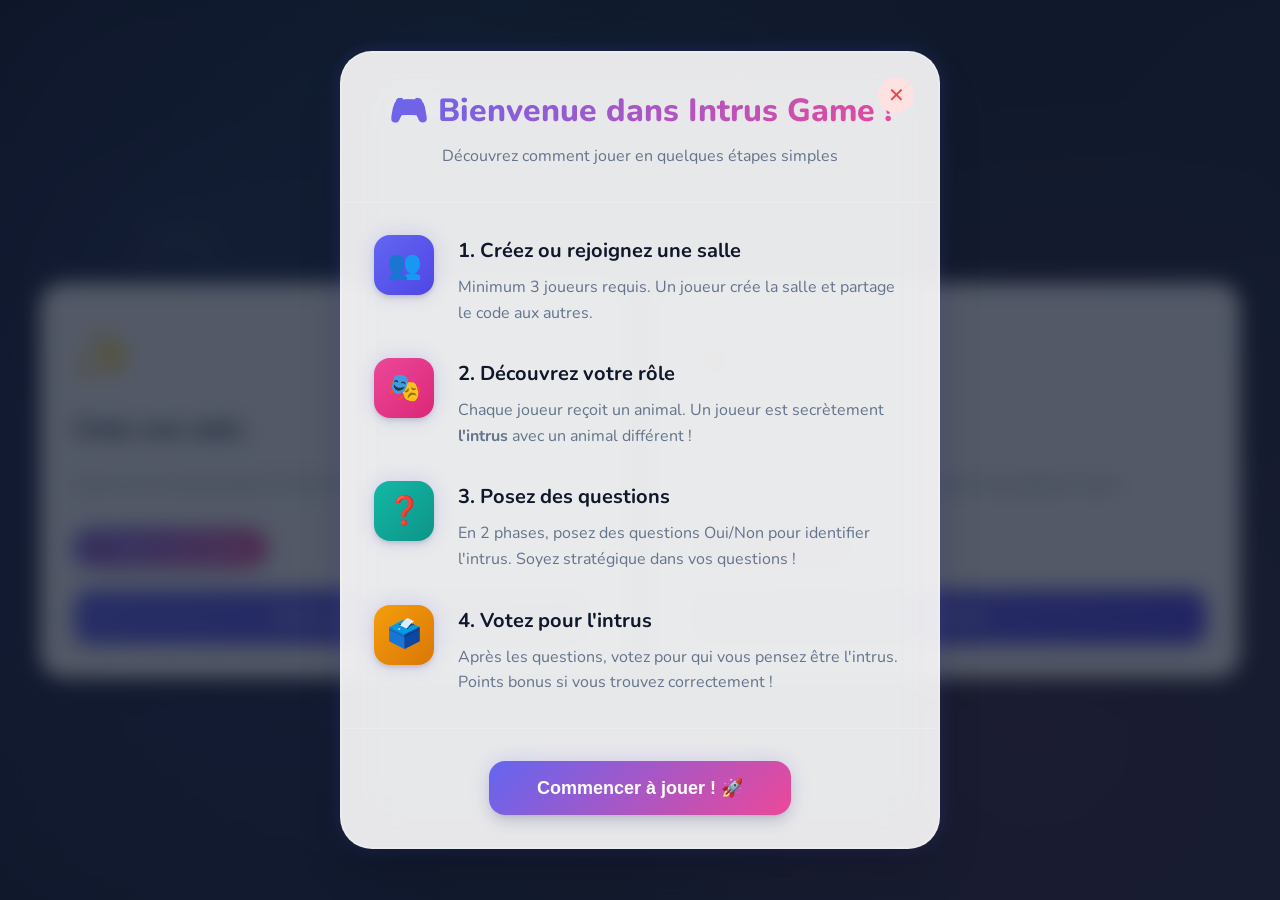
==== game.html @ e26319e2 "Initial commit" ====
<!DOCTYPE html>
<html lang="fr">
<head>
  <meta charset="utf-8" />
  <meta name="viewport" content="width=device-width, initial-scale=1" />
  <title>Intrus Game — Partie</title>
  <link rel="preconnect" href="https://fonts.googleapis.com">
  <link rel="preconnect" href="https://fonts.gstatic.com" crossorigin>
  <link href="https://fonts.googleapis.com/css2?family=Nunito:wght@300;400;600;700;800&display=swap" rel="stylesheet">
  <link rel="stylesheet" href="/src/styles/main.css">
  <link rel="stylesheet" href="/src/styles/components.css">
  <link rel="stylesheet" href="/src/styles/animations.css">
  <link rel="stylesheet" href="/src/styles/tutorial.css">
</head>
<body>
  <div id="app">
    
    <!-- Role Assignment Screen -->
        <div id="role-screen" class="screen active">
            <div class="container">
                <div class="role-card slide-up">
                    <div class="role-icon" id="role-icon">🎭</div>
                    <h2 id="role-title">Découvrez votre rôle</h2>
                    <div class="role-content" id="role-content">
                        <p>Préparation en cours...</p>
                    </div>
                    <button class="primary-btn pop-in" id="role-next-btn" style="animation-delay: 1s">Suivant</button>
                </div>
            </div>
        </div>

        <!-- Phase 1 Questions Screen -->
        <div id="questions-phase1-screen" class="screen">
            <div class="container">
                <div class="phase-header">
                    <div class="banner semi-transparent">
                        <h2 id="phase1-current-turn">Tour 1 : [Joueur A] → [Joueur B]</h2>
                        <div class="progress-bar">
                            <div class="progress-fill" id="phase1-progress"></div>
                        </div>
                    </div>
                </div>
                
                <div class="split-screen">
                    <div class="question-section">
                        <div class="question-input-group">
                            <input type="text" id="question-input" placeholder="Pose ta question..." class="question-input">
                            <button class="primary-btn" id="send-question-btn">Envoyer</button>
                        </div>
                        <div id="questions-thread" class="questions-thread"></div>
                    </div>
                    
                    <div class="answer-section" id="answer-section">
                        <div class="waiting-message">En attente de question...</div>
                    </div>
                </div>
                
                <button class="next-btn" id="phase1-next-btn" style="display: none">Phase suivante</button>
            </div>
        </div>

        <!-- Vote Continue Screen -->
        <div id="vote-continue-screen" class="screen">
            <div class="container">
                <div class="vote-container">
                    <h1 class="vote-title">On passe au vote ?</h1>
                    <p class="vote-subtitle">Votez oui pour passer au vote final et non pour passer à la deuxième phase de questions</p>
                    
                    <div class="vote-buttons">
                        <button class="vote-btn yes-btn pulse" id="vote-yes-btn">
                            <span class="vote-icon">✓</span>
                            Oui
                        </button>
                        <button class="vote-btn no-btn pulse" id="vote-no-btn">
                            <span class="vote-icon">✗</span>
                            Non
                        </button>
                    </div>
                    
                    <div class="vote-counter">
                        <span id="vote-count">0/4</span> votants
                    </div>
                </div>
            </div>
        </div>

        <!-- Phase 2 Delegated Questions Screen -->
        <div id="questions-phase2-screen" class="screen">
            <div class="container">
                <div class="phase-header">
                    <div class="progress-indicator">
                        <span>Tour <span id="phase2-turn">1</span> / <span id="phase2-total">3</span></span>
                    </div>
                    <div class="questioner-tag">
                        <span class="mic-icon">🎤</span>
                        Questionneur : <span id="current-questioner">Joueur A</span>
                    </div>
                </div>
                
                <div class="delegated-question-container">
                    <div class="target-selection">
                        <label>Choisir la cible :</label>
                        <select id="target-select" class="target-dropdown">
                            <option value="">Sélectionner un joueur</option>
                        </select>
                    </div>
                    
                    <div class="question-input-group">
                        <input type="text" id="delegated-question-input" placeholder="Pose ta question..." class="question-input">
                        <button class="primary-btn" id="ask-delegated-btn">Poser</button>
                    </div>
                    
                    <div id="delegated-thread" class="questions-thread"></div>
                </div>
                
                <button class="next-btn" id="phase2-next-btn" style="display: none">Terminer cette phase</button>
            </div>
        </div>

        <!-- Final Vote Screen -->
        <div id="final-vote-screen" class="screen">
            <div class="container">
                <div class="vote-final-container">
                    <h1 class="vote-title">Qui est l'intrus ?</h1>
                    <p class="vote-subtitle">Votez pour le joueur que vous soupçonnez</p>
                    
                    <div class="suspects-list" id="suspects-list">
                        <!-- Suspects will be populated dynamically -->
                    </div>
                    
                    <button class="primary-btn" id="submit-vote-btn">Valider mon vote</button>
                </div>
            </div>
        </div>

        <!-- Intruder Guess Screen -->
        <div id="intruder-guess-screen" class="screen">
            <div class="container">
                <div class="intruder-guess-container">
                    <h1 class="intruder-title">🕵️ Vous êtes l'intrus !</h1>
                    <p class="intruder-subtitle">Devinez l'animal pour gagner 3 points</p>
                    
                    <div class="animals-grid" id="animals-grid">
                        <!-- Animals will be populated dynamically -->
                    </div>
                    
                    <button class="primary-btn" id="submit-guess-btn" disabled>Valider mon choix</button>
                </div>
            </div>
        </div>

        <!-- Results Screen -->
        <div id="results-screen" class="screen">
            <div class="container">
                <div class="results-container">
                    <div class="intruder-reveal flip-card">
                        <h2>Résultats</h2>
                        <div class="intruder-info">
                            <div class="intruder-icon">🐛</div>
                            <p>L'intrus était</p>
                            <h3 id="revealed-intruder">Joueur X</h3>
                        </div>
                    </div>
                    
                    <div class="scores-section">
                        <h3>Scores finaux</h3>
                        <div id="scores-table" class="scores-grid">
                            <!-- Scores will be populated -->
                        </div>
                    </div>
                    
                    <div class="action-buttons">
                        <button class="primary-btn bounce" id="play-again-btn">Continuer à jouer</button>
                        <button class="secondary-btn bounce" id="back-lobby-btn">Retour au lobby</button>
                        <div id="play-again-counter" style="margin-top: 1rem; font-size: 0.9rem; color: var(--text-secondary);"></div>
                    </div>
                </div>
            </div>
        </div>
    </div>
    <script>
        (function () {
            try {
            const ctx = JSON.parse(sessionStorage.getItem('intrus_ctx') || '{}');
            if (ctx.roomId) {
                // on cache le lobby pendant la reconnexion
                const s = document.createElement('style');
                s.textContent = '#lobby-screen{display:none!important}';
                document.head.appendChild(s);
            }
            } catch(e){}
        })();
    </script>

    <script src="https://cdn.socket.io/4.5.4/socket.io.min.js"></script>

<!-- 1) core -->
<script src="/src/js/game-state.js"></script>
<script src="/src/js/utils.js"></script>

<!-- 2) écrans nécessaires (PAS DE lobby.js ici) -->
<script src="/src/js/screens/role-assignment.js"></script>
<script src="/src/js/screens/questions-phase1.js"></script>
<script src="/src/js/screens/vote-continue.js"></script>
<script src="/src/js/screens/questions-phase2.js"></script>
<script src="/src/js/screens/final-vote.js"></script>
<script src="/src/js/screens/intruder-guess.js"></script>
<script src="/src/js/screens/results.js"></script>

<!-- 3) contrôleur global -->
<script src="/src/js/game-main.js"></script>

<!-- 4) enfin le pont temps réel -->
<script src="/src/js/realtime.js"></script>
---- src/styles/main.css ----
/* Main Styles - Modern Design System */
:root {
    /* Modern Color Palette - Vibrant & Professional */
    --primary: #6366F1;
    --primary-dark: #4F46E5;
    --primary-light: #818CF8;
    --primary-glow: rgba(99, 102, 241, 0.2);
    
    --secondary: #EC4899;
    --secondary-dark: #DB2777;
    --secondary-light: #F472B6;
    
    --accent: #14B8A6;
    --accent-dark: #0D9488;
    --accent-light: #2DD4BF;
    
    --bg-gradient-start: #0F172A;
    --bg-gradient-end: #1E293B;
    --bg-overlay: rgba(15, 23, 42, 0.7);
    
    --surface: #FFFFFF;
    --surface-dark: #F8FAFC;
    --surface-glass: rgba(255, 255, 255, 0.9);
    --surface-glass-border: rgba(255, 255, 255, 0.2);
    
    --text-primary: #0F172A;
    --text-secondary: #64748B;
    --text-tertiary: #94A3B8;
    --text-inverse: #FFFFFF;
    
    --success: #10B981;
    --success-light: #D1FAE5;
    --warning: #F59E0B;
    --warning-light: #FEF3C7;
    --error: #EF4444;
    --error-light: #FEE2E2;
    --danger: #EF4444;
    --info: #3B82F6;
    --info-light: #DBEAFE;
    
    /* Spacing System */
    --space-xs: 0.25rem;
    --space-sm: 0.5rem;
    --space-md: 1rem;
    --space-lg: 1.5rem;
    --space-xl: 2rem;
    --space-2xl: 3rem;
    --space-3xl: 4rem;
    
    /* Border Radius */
    --radius-sm: 0.375rem;
    --radius-md: 0.5rem;
    --radius-lg: 0.75rem;
    --radius-xl: 1rem;
    --radius-2xl: 1.5rem;
    --radius-3xl: 2rem;
    --radius-full: 9999px;
    
    /* Shadows - Enhanced */
    --shadow-xs: 0 1px 2px 0 rgba(0, 0, 0, 0.05);
    --shadow-sm: 0 1px 3px 0 rgba(0, 0, 0, 0.1), 0 1px 2px -1px rgba(0, 0, 0, 0.1);
    --shadow-md: 0 4px 6px -1px rgba(0, 0, 0, 0.1), 0 2px 4px -2px rgba(0, 0, 0, 0.1);
    --shadow-lg: 0 10px 15px -3px rgba(0, 0, 0, 0.1), 0 4px 6px -4px rgba(0, 0, 0, 0.1);
    --shadow-xl: 0 20px 25px -5px rgba(0, 0, 0, 0.1), 0 8px 10px -6px rgba(0, 0, 0, 0.1);
    --shadow-2xl: 0 25px 50px -12px rgba(0, 0, 0, 0.25);
    --shadow-glow: 0 0 20px var(--primary-glow);
    --shadow-glow-accent: 0 0 20px rgba(236, 72, 153, 0.3);
    
    /* Transitions */
    --transition-fast: 0.15s cubic-bezier(0.4, 0, 0.2, 1);
    --transition-normal: 0.3s cubic-bezier(0.4, 0, 0.2, 1);
    --transition-slow: 0.5s cubic-bezier(0.4, 0, 0.2, 1);
    --transition-bounce: 0.5s cubic-bezier(0.68, -0.55, 0.265, 1.55);
}

* {
    margin: 0;
    padding: 0;
    box-sizing: border-box;
}

html {
    -webkit-font-smoothing: antialiased;
    -moz-osx-font-smoothing: grayscale;
}

body {
    font-family: 'Nunito', -apple-system, BlinkMacSystemFont, 'Segoe UI', sans-serif;
    background: linear-gradient(135deg, var(--bg-gradient-start) 0%, var(--bg-gradient-end) 100%);
    background-attachment: fixed;
    min-height: 100vh;
    color: var(--text-primary);
    line-height: 1.6;
    overflow-x: hidden;
    position: relative;
}

/* Animated Background Pattern */
body::before {
    content: '';
    position: fixed;
    top: 0;
    left: 0;
    width: 100%;
    height: 100%;
    background: 
        radial-gradient(circle at 20% 50%, var(--primary-glow) 0%, transparent 50%),
        radial-gradient(circle at 80% 80%, rgba(236, 72, 153, 0.15) 0%, transparent 50%),
        radial-gradient(circle at 40% 20%, rgba(20, 184, 166, 0.1) 0%, transparent 50%);
    animation: gradientShift 15s ease infinite;
    pointer-events: none;
    z-index: 0;
}

@keyframes gradientShift {
    0%, 100% { opacity: 1; transform: scale(1); }
    50% { opacity: 0.8; transform: scale(1.1); }
}

#app {
    position: relative;
    min-height: 100vh;
    z-index: 1;
}

.screen {
    position: absolute;
    top: 0;
    left: 0;
    width: 100%;
    min-height: 100vh;
    opacity: 0;
    visibility: hidden;
    transform: translateY(30px) scale(0.95);
    transition: all var(--transition-slow);
    display: flex;
    align-items: center;
    justify-content: center;
    padding: var(--space-lg);
}

.screen.active {
    opacity: 1;
    visibility: visible;
    transform: translateY(0) scale(1);
}

.container {
    width: 100%;
    max-width: 1200px;
    margin: 0 auto;
}

.main-title {
    font-size: clamp(2rem, 5vw, 3rem);
    font-weight: 800;
    text-align: center;
    margin-bottom: var(--space-3xl);
    background: linear-gradient(135deg, var(--primary) 0%, var(--secondary) 100%);
    -webkit-background-clip: text;
    -webkit-text-fill-color: transparent;
    background-clip: text;
    text-shadow: none;
    position: relative;
    line-height: 1.2;
}

.main-title::after {
    content: '';
    position: absolute;
    bottom: -1rem;
    left: 50%;
    transform: translateX(-50%);
    width: 80px;
    height: 4px;
    background: linear-gradient(90deg, var(--primary), var(--secondary));
    border-radius: var(--radius-full);
}

/* Cards - Modern Glass Morphism */
.game-card {
    background: rgba(255, 255, 255, 0.98);
    backdrop-filter: blur(20px);
    -webkit-backdrop-filter: blur(20px);
    border: 2px solid rgba(255, 255, 255, 0.5);
    border-radius: var(--radius-2xl);
    padding: var(--space-xl);
    box-shadow: var(--shadow-xl);
    transition: all var(--transition-normal);
    position: relative;
}

.game-card:hover {
    transform: translateY(-8px);
    box-shadow: var(--shadow-2xl), var(--shadow-glow);
    border-color: var(--primary-light);
    background: rgba(255, 255, 255, 1);
}

.game-card h2 {
    font-size: clamp(1.25rem, 3vw, 1.5rem);
    font-weight: 700;
    margin-bottom: var(--space-lg);
    color: var(--text-primary);
}

.game-card p {
    color: var(--text-secondary);
    font-weight: 500;
}

.game-card h2 {
    font-size: clamp(1.25rem, 3vw, 1.5rem);
    font-weight: 700;
    margin-bottom: var(--space-lg);
    color: var(--text-primary);
    position: relative;
    z-index: 1;
}

.cards-container {
    display: grid;
    grid-template-columns: repeat(auto-fit, minmax(280px, 1fr));
    gap: var(--space-xl);
    margin-bottom: var(--space-3xl);
}

/* Buttons */
.primary-btn {
    background: linear-gradient(135deg, var(--primary) 0%, var(--primary-dark) 100%);
    color: var(--text-inverse);
    border: none;
    border-radius: var(--radius-xl);
    padding: 1rem 2rem;
    font-size: 1rem;
    font-weight: 700;
    font-family: inherit;
    cursor: pointer;
    transition: all var(--transition-normal);
    box-shadow: var(--shadow-md);
    min-width: 120px;
    position: relative;
    overflow: hidden;
    min-height: 48px;
    display: inline-flex;
    align-items: center;
    justify-content: center;
    transform-style: preserve-3d;
}

.primary-btn::before {
    content: '';
    position: absolute;
    top: 50%;
    left: 50%;
    width: 0;
    height: 0;
    border-radius: 50%;
    background: rgba(255, 255, 255, 0.3);
    transform: translate(-50%, -50%);
    transition: width 0.6s, height 0.6s;
}

.primary-btn:hover::before {
    width: 300px;
    height: 300px;
}

.primary-btn:hover {
    transform: translateY(-3px) scale(1.02);
    box-shadow: var(--shadow-xl), var(--shadow-glow);
    background: linear-gradient(135deg, var(--primary-light) 0%, var(--primary) 100%);
}

.primary-btn:active {
    transform: translateY(-1px) scale(0.98);
    box-shadow: var(--shadow-md);
}

.primary-btn:disabled {
    opacity: 0.6;
    cursor: not-allowed;
    transform: none;
    box-shadow: var(--shadow-sm);
}


.secondary-btn {
    background: linear-gradient(135deg, var(--secondary) 0%, var(--secondary-dark) 100%);
    color: var(--text-inverse);
    border: none;
    border-radius: var(--radius-xl);
    padding: 1rem 2rem;
    font-size: 1rem;
    font-weight: 700;
    font-family: inherit;
    cursor: pointer;
    transition: all var(--transition-normal);
    min-width: 120px;
    min-height: 48px;
    display: inline-flex;
    align-items: center;
    justify-content: center;
    position: relative;
    overflow: hidden;
    box-shadow: var(--shadow-md);
}

.secondary-btn::before {
    content: '';
    position: absolute;
    top: 50%;
    left: 50%;
    width: 0;
    height: 0;
    border-radius: 50%;
    background: rgba(255, 255, 255, 0.3);
    transform: translate(-50%, -50%);
    transition: width 0.6s, height 0.6s;
}

.secondary-btn:hover::before {
    width: 300px;
    height: 300px;
}

.secondary-btn:hover {
    transform: translateY(-3px) scale(1.02);
    box-shadow: var(--shadow-xl), var(--shadow-glow-accent);
}

.secondary-btn:active {
    transform: translateY(-1px) scale(0.98);
}

.next-btn {
    background: linear-gradient(135deg, var(--accent) 0%, var(--accent-dark) 100%);
    color: var(--text-inverse);
    border: none;
    border-radius: var(--radius-xl);
    padding: 1rem 3rem;
    font-size: 1.125rem;
    font-weight: 700;
    font-family: inherit;
    cursor: pointer;
    transition: all var(--transition-normal);
    box-shadow: var(--shadow-md);
    margin: var(--space-xl) auto 0;
    display: block;
    min-width: 200px;
    min-height: 54px;
    text-align: center;
}

.next-btn:hover:not(.disabled) {
    transform: translateY(-3px);
    box-shadow: var(--shadow-lg);
}

.next-btn.disabled {
    opacity: 0.5;
    cursor: not-allowed;
    box-shadow: none;
}

/* Inputs */
.room-input, .player-input, .question-input {
    width: 100%;
    padding: 1rem 1.25rem;
    border: 2px solid #E5E7EB;
    border-radius: var(--radius-lg);
    font-size: 1rem;
    font-family: inherit;
    font-weight: 600;
    background: #FFFFFF;
    color: var(--text-primary);
    transition: all var(--transition-normal);
    margin-bottom: var(--space-md);
    min-height: 48px;
}

.room-input:focus, .player-input:focus, .question-input:focus {
    outline: none;
    border-color: var(--primary);
    box-shadow: 0 0 0 4px var(--primary-glow);
    background: #FFFFFF;
}

/* Room ID Display */
.room-id-display {
    display: flex;
    align-items: center;
    gap: var(--space-md);
    margin-bottom: var(--space-lg);
    padding: var(--space-lg);
    background: rgba(255, 255, 255, 0.98);
    backdrop-filter: blur(10px);
    border-radius: var(--radius-xl);
    border: 2px solid var(--primary-light);
    box-shadow: var(--shadow-md);
}

.room-id {
    font-family: 'Courier New', monospace;
    font-weight: 700;
    font-size: 1.25rem;
    color: var(--primary-dark);
    flex: 1;
}

.copy-btn {
    background: var(--orange-soft);
    border: none;
    border-radius: var(--radius-lg);
    padding: 0.5rem;
    cursor: pointer;
    font-size: 1rem;
    transition: all var(--transition-fast);
}

.copy-btn:hover {
    background: var(--orange-hover);
    transform: scale(1.1);
}

/* Player Setup */
.player-setup {
    margin-bottom: 2rem;
}

.input-group {
    display: flex;
    gap: 1rem;
    align-items: end;
}

.input-group .player-input {
    margin-bottom: 0;
    flex: 1;
}

/* Players List */
.players-list h3 {
    font-size: 1.25rem;
    font-weight: 700;
    margin-bottom: 1rem;
    color: var(--gray-dark);
}

.players-grid {
    display: grid;
    grid-template-columns: repeat(auto-fill, minmax(120px, 1fr));
    gap: 1rem;
    margin-bottom: 2rem;
}

.player-card {
    background: var(--white);
    border-radius: var(--radius-xl);
    padding: 1rem;
    text-align: center;
    box-shadow: var(--shadow-soft);
    transition: all var(--transition-fast);
    position: relative;
}

.player-card:hover {
    transform: translateY(-2px);
    box-shadow: var(--shadow-medium);
}

.player-avatar {
    font-size: 2rem;
    margin-bottom: 0.5rem;
    filter: grayscale(0.3);
    transition: filter var(--transition-fast);
}

.player-card:hover .player-avatar {
    filter: grayscale(0);
}

.player-name {
    font-size: 0.875rem;
    font-weight: 600;
    color: var(--gray-dark);
    word-wrap: break-word;
}

.player-count {
    font-size: 0.875rem;
    opacity: 0.7;
}

/* Responsive Design - Mobile-First Approach */
@media (max-width: 768px) {
    .container {
        padding: 0 var(--space-md);
    }
    
    .screen {
        padding: var(--space-md);
    }
    
    .main-title {
        font-size: clamp(1.75rem, 6vw, 2.5rem);
        margin-bottom: var(--space-xl);
    }
    
    .main-title::after {
        width: 60px;
        bottom: -0.75rem;
    }
    
    .cards-container {
        grid-template-columns: 1fr;
        gap: var(--space-lg);
    }
    
    .game-card {
        padding: var(--space-lg);
    }
    
    .players-grid {
        grid-template-columns: repeat(auto-fill, minmax(90px, 1fr));
        gap: var(--space-sm);
    }
    
    .input-group {
        flex-direction: column;
        gap: var(--space-sm);
    }
    
    .input-group .player-input {
        margin-bottom: var(--space-sm);
    }
}

@media (max-width: 480px) {
    .screen {
        padding: var(--space-sm);
    }
    
    .game-card {
        padding: var(--space-md);
        border-radius: var(--radius-xl);
    }
    
    .primary-btn,
    .secondary-btn,
    .danger-btn {
        padding: 0.875rem 1.5rem;
        font-size: 0.95rem;
    }
}

/* Touch-friendly improvements */
@media (hover: none) and (pointer: coarse) {
    .primary-btn,
    .secondary-btn,
    .danger-btn,
    input,
    textarea,
    select {
        min-height: 48px; /* iOS Safari minimum touch target */
    }
    
    .game-card:hover {
        transform: none; /* Disable hover effects on touch devices */
    }
}

/* High-resolution displays */
@media (-webkit-min-device-pixel-ratio: 2), (min-resolution: 192dpi) {
    body {
        -webkit-font-smoothing: antialiased;
        -moz-osx-font-smoothing: grayscale;
    }
}
---- src/styles/components.css ----
/* Component Styles - Modern & Mobile-First */

/* Buttons - Enhanced Design */
.primary-btn,
.secondary-btn,
.danger-btn {
    padding: 1rem 2rem;
    font-size: 1rem;
    font-weight: 700;
    border: none;
    border-radius: var(--radius-xl);
    cursor: pointer;
    transition: all var(--transition-normal);
    box-shadow: var(--shadow-md);
    font-family: inherit;
    text-transform: none;
    letter-spacing: 0.025em;
    position: relative;
    min-height: 48px; /* Touch-friendly */
    display: inline-flex;
    align-items: center;
    justify-content: center;
    gap: var(--space-sm);
    z-index: 1;
}

.primary-btn {
    background: linear-gradient(135deg, var(--primary) 0%, var(--primary-dark) 100%);
    color: #FFFFFF !important;
}

.primary-btn:hover {
    transform: translateY(-2px);
    box-shadow: var(--shadow-lg), var(--shadow-glow);
    background: linear-gradient(135deg, var(--primary-light) 0%, var(--primary) 100%);
    color: #FFFFFF !important;
}

.primary-btn:active {
    transform: translateY(0);
}

.primary-btn:disabled {
    opacity: 0.6;
    cursor: not-allowed;
    transform: none;
}

.secondary-btn {
    background: linear-gradient(135deg, var(--secondary) 0%, var(--secondary-dark) 100%);
    color: #FFFFFF !important;
}

.secondary-btn:hover {
    transform: translateY(-2px);
    box-shadow: var(--shadow-lg), var(--shadow-glow-accent);
    background: linear-gradient(135deg, #F472B6 0%, var(--secondary) 100%);
    color: #FFFFFF !important;
}

.danger-btn {
    background: linear-gradient(135deg, var(--error) 0%, #DC2626 100%);
    color: #FFFFFF !important;
}

.danger-btn:hover {
    transform: translateY(-2px);
    box-shadow: var(--shadow-lg);
    background: linear-gradient(135deg, #F87171 0%, var(--error) 100%);
    color: #FFFFFF !important;
}

/* Input Fields - Modern & Accessible */
input[type="text"],
input[type="number"],
textarea,
select {
    width: 100%;
    padding: 1rem 1.25rem;
    font-size: 1rem;
    border: 2px solid var(--surface-glass-border);
    border-radius: var(--radius-lg);
    background: var(--surface-glass);
    backdrop-filter: blur(10px);
    color: var(--text-primary);
    font-family: inherit;
    transition: all var(--transition-normal);
    min-height: 48px; /* Touch-friendly */
}

input:focus,
textarea:focus,
select:focus {
    outline: none;
    border-color: var(--primary);
    box-shadow: 0 0 0 3px var(--primary-glow);
    background: var(--surface);
}

input::placeholder,
textarea::placeholder {
    color: var(--text-tertiary);
}

/* Role Assignment - Enhanced */
.role-card {
    background: rgba(255, 255, 255, 0.98);
    backdrop-filter: blur(20px);
    -webkit-backdrop-filter: blur(20px);
    border: 2px solid rgba(255, 255, 255, 0.5);
    border-radius: var(--radius-3xl);
    padding: var(--space-3xl) var(--space-xl);
    text-align: center;
    box-shadow: var(--shadow-2xl);
    max-width: 500px;
    margin: 0 auto;
    position: relative;
    overflow: hidden;
}

.role-card::before {
    content: '';
    position: absolute;
    top: 0;
    left: 0;
    right: 0;
    height: 4px;
    background: linear-gradient(90deg, var(--primary), var(--secondary), var(--accent));
    animation: shimmer 3s ease-in-out infinite;
}

@keyframes shimmer {
    0%, 100% { transform: translateX(-100%); }
    50% { transform: translateX(100%); }
}

.role-icon {
    font-size: clamp(3rem, 10vw, 5rem);
    margin-bottom: var(--space-lg);
    animation: float 3s ease-in-out infinite;
}

@keyframes float {
    0%, 100% { transform: translateY(0); }
    50% { transform: translateY(-10px); }
}

.role-card h2 {
    font-size: clamp(1.5rem, 4vw, 2rem);
    font-weight: 800;
    margin-bottom: var(--space-lg);
    background: linear-gradient(135deg, var(--primary) 0%, var(--secondary) 100%);
    -webkit-background-clip: text;
    -webkit-text-fill-color: transparent;
    background-clip: text;
}

.role-content {
    margin-bottom: var(--space-xl);
}

.role-content p {
    font-size: clamp(1rem, 2.5vw, 1.125rem);
    margin-bottom: var(--space-md);
    line-height: 1.7;
    color: var(--text-primary);
    font-weight: 600;
}

.animal-reveal {
    font-size: clamp(1.25rem, 3vw, 1.5rem);
    font-weight: 700;
    color: var(--primary-dark);
    margin: var(--space-lg) 0;
    padding: var(--space-lg);
    background: #FFFFFF;
    border-radius: var(--radius-xl);
    border: 3px solid var(--primary-light);
    box-shadow: var(--shadow-md);
}

.intruder-role {
    color: #EF4444;
    background: #FFFFFF;
    border-color: #EF4444;
}

.normal-role {
    color: #10B981;
    background: #FFFFFF;
    border-color: #10B981;
}

/* Questions Phase 1 & 2 - Mobile-Optimized */
.phase-header {
    margin-bottom: var(--space-xl);
}

.banner {
    background: rgba(255, 255, 255, 0.98);
    backdrop-filter: blur(20px);
    -webkit-backdrop-filter: blur(20px);
    padding: var(--space-lg) var(--space-xl);
    border-radius: var(--radius-2xl);
    text-align: center;
    box-shadow: var(--shadow-xl);
    border: 2px solid rgba(255, 255, 255, 0.5);
}

.semi-transparent {
    background: rgba(255, 255, 255, 0.98);
}

.banner h2 {
    font-size: clamp(1.125rem, 3vw, 1.5rem);
    font-weight: 700;
    color: var(--text-primary);
    margin-bottom: var(--space-sm);
    line-height: 1.3;
}

.progress-bar {
    height: 10px;
    background: #E5E7EB;
    border-radius: var(--radius-full);
    overflow: hidden;
    margin-top: var(--space-md);
    box-shadow: inset 0 2px 4px rgba(0, 0, 0, 0.1);
}

.progress-fill {
    height: 100%;
    background: linear-gradient(90deg, var(--primary), var(--accent));
    transition: width var(--transition-normal);
    border-radius: var(--radius-full);
    box-shadow: 0 0 15px var(--primary-glow);
}

.split-screen {
    display: grid;
    grid-template-columns: 1fr 1fr;
    gap: var(--space-xl);
    min-height: 400px;
}

.question-section, .answer-section {
    background: rgba(255, 255, 255, 0.98);
    backdrop-filter: blur(20px);
    -webkit-backdrop-filter: blur(20px);
    border: 2px solid rgba(255, 255, 255, 0.4);
    border-radius: var(--radius-2xl);
    padding: var(--space-lg);
    box-shadow: var(--shadow-2xl);
}

.question-input-group {
    display: flex;
    gap: var(--space-md);
    margin-bottom: var(--space-lg);
}

.question-input-group .question-input {
    margin-bottom: 0;
    flex: 1;
    background: #FFFFFF;
    border: 2px solid #E5E7EB;
    color: var(--text-primary);
    font-weight: 500;
}

.question-input-group .question-input:focus {
    border-color: var(--primary);
    background: #FFFFFF;
}

.questions-thread, .answer-display {
    max-height: 350px;
    overflow-y: auto;
    padding: var(--space-sm);
    scroll-behavior: smooth;
}

/* Custom Scrollbar */
.questions-thread::-webkit-scrollbar,
.answer-display::-webkit-scrollbar {
    width: 8px;
}

.questions-thread::-webkit-scrollbar-track,
.answer-display::-webkit-scrollbar-track {
    background: rgba(0, 0, 0, 0.05);
    border-radius: var(--radius-full);
}

.questions-thread::-webkit-scrollbar-thumb,
.answer-display::-webkit-scrollbar-thumb {
    background: var(--primary);
    border-radius: var(--radius-full);
}

.questions-thread::-webkit-scrollbar-thumb:hover,
.answer-display::-webkit-scrollbar-thumb:hover {
    background: var(--primary-dark);
}

.question-bubble, .answer-bubble {
    margin-bottom: var(--space-md);
    padding: var(--space-md) var(--space-lg);
    border-radius: var(--radius-xl);
    position: relative;
    box-shadow: var(--shadow-md);
    animation: slideInMessage 0.3s ease-out;
}

@keyframes slideInMessage {
    from {
        opacity: 0;
        transform: translateY(10px);
    }
    to {
        opacity: 1;
        transform: translateY(0);
    }
}

.question-bubble {
    background: #FFFFFF;
    border-left: 4px solid var(--primary);
    border: 2px solid var(--primary-light);
    border-left-width: 4px;
}

.answer-bubble {
    background: #FFFFFF;
    border-left: 4px solid var(--success);
    border: 2px solid #86EFAC;
    border-left-width: 4px;
    margin-left: var(--space-md);
}

.bubble-author {
    font-size: 0.75rem;
    font-weight: 700;
    color: var(--primary-dark);
    margin-bottom: var(--space-xs);
    text-transform: uppercase;
    letter-spacing: 0.5px;
}

.bubble-content {
    font-size: 1rem;
    color: var(--text-primary);
    font-weight: 600;
    line-height: 1.5;
}

.answer-section .waiting-message {
    text-align: center;
    color: var(--text-primary);
    font-style: italic;
    margin-top: var(--space-xl);
    font-size: 1rem;
    font-weight: 600;
    background: rgba(255, 255, 255, 0.8);
    padding: var(--space-md);
    border-radius: var(--radius-lg);
}

.answer-buttons {
    display: flex;
    gap: var(--space-md);
    justify-content: center;
    margin-top: var(--space-lg);
}

.answer-btn {
    background: linear-gradient(135deg, #10B981 0%, #059669 100%);
    border: none;
    border-radius: var(--radius-xl);
    padding: var(--space-md) var(--space-xl);
    color: #FFFFFF;
    font-weight: 700;
    font-size: 1.125rem;
    cursor: pointer;
    transition: all var(--transition-normal);
    box-shadow: var(--shadow-lg);
    min-height: 54px;
    min-width: 120px;
}

.answer-btn:hover {
    transform: translateY(-3px);
    box-shadow: var(--shadow-xl);
}

.answer-btn.no {
    background: linear-gradient(135deg, #EF4444 0%, #DC2626 100%);
}

/* Phase 2 - Delegated Questions */
#vote-continue-screen {
    background: transparent;
}

.vote-container {
    text-align: center;
    max-width: 600px;
    margin: 0 auto;
    background: rgba(255, 255, 255, 0.98);
    padding: var(--space-3xl);
    border-radius: var(--radius-3xl);
    box-shadow: var(--shadow-2xl);
    border: 2px solid rgba(255, 255, 255, 0.5);
}

.vote-title {
    font-size: clamp(2rem, 5vw, 2.5rem);
    font-weight: 800;
    background: linear-gradient(135deg, var(--primary) 0%, var(--secondary) 100%);
    -webkit-background-clip: text;
    -webkit-text-fill-color: transparent;
    background-clip: text;
    margin-bottom: var(--space-md);
}

.vote-subtitle {
    font-size: clamp(1rem, 3vw, 1.25rem);
    color: var(--text-primary);
    font-weight: 600;
    margin-bottom: var(--space-3xl);
}

.vote-buttons {
    display: flex;
    gap: var(--space-xl);
    justify-content: center;
    margin-bottom: var(--space-xl);
}

.vote-btn {
    background: #FFFFFF;
    border: 3px solid #E5E7EB;
    border-radius: var(--radius-2xl);
    padding: var(--space-xl) var(--space-2xl);
    font-size: 1.5rem;
    font-weight: 700;
    font-family: inherit;
    cursor: pointer;
    transition: all var(--transition-normal);
    box-shadow: var(--shadow-lg);
    min-width: 180px;
    min-height: 140px;
    display: flex;
    flex-direction: column;
    align-items: center;
    justify-content: center;
    gap: var(--space-md);
}

.vote-btn:hover {
    transform: translateY(-6px);
    box-shadow: var(--shadow-2xl);
}

.yes-btn {
    color: #10B981;
}

.yes-btn:hover {
    border-color: #10B981;
    background: #D1FAE5;
}

.no-btn {
    color: #EF4444;
}

.no-btn:hover {
    border-color: #EF4444;
    background: #FEE2E2;
}

.vote-icon {
    font-size: 3rem;
}

.vote-counter {
    font-size: 1.25rem;
    font-weight: 700;
    color: var(--text-primary);
    background: #FFFFFF;
    padding: var(--space-md) var(--space-xl);
    border-radius: var(--radius-xl);
    display: inline-block;
    box-shadow: var(--shadow-md);
    border: 2px solid var(--primary-light);
}

/* Phase 2 Delegated Questions */
.progress-indicator {
    background: rgba(255, 255, 255, 0.98);
    padding: var(--space-md) var(--space-xl);
    border-radius: var(--radius-xl);
    font-size: 1.125rem;
    font-weight: 700;
    color: var(--text-primary);
    box-shadow: var(--shadow-md);
    text-align: center;
    margin-bottom: var(--space-md);
    border: 2px solid rgba(255, 255, 255, 0.5);
}

.questioner-tag {
    background: rgba(255, 255, 255, 0.98);
    padding: var(--space-lg) var(--space-xl);
    border-radius: var(--radius-xl);
    font-size: 1.125rem;
    font-weight: 700;
    color: var(--primary-dark);
    display: flex;
    align-items: center;
    gap: var(--space-sm);
    justify-content: center;
    box-shadow: var(--shadow-lg);
    border: 2px solid var(--primary-light);
}

.mic-icon {
    font-size: 1.5rem;
}

.delegated-question-container {
    background: rgba(255, 255, 255, 0.98);
    border-radius: var(--radius-2xl);
    padding: var(--space-xl);
    box-shadow: var(--shadow-xl);
    margin: var(--space-xl) 0;
    border: 2px solid rgba(255, 255, 255, 0.5);
}

.target-selection {
    margin-bottom: var(--space-lg);
}

.target-selection label {
    display: block;
    font-weight: 700;
    color: var(--text-primary);
    margin-bottom: var(--space-sm);
    font-size: 1rem;
}

.target-dropdown {
    width: 100%;
    padding: var(--space-md) var(--space-lg);
    border: 2px solid #E5E7EB;
    border-radius: var(--radius-lg);
    font-size: 1rem;
    font-family: inherit;
    font-weight: 600;
    background: #FFFFFF;
    color: var(--text-primary);
    cursor: pointer;
    transition: all var(--transition-normal);
    min-height: 48px;
}

.target-dropdown:focus {
    outline: none;
    border-color: var(--primary);
    box-shadow: 0 0 0 3px var(--primary-glow);
}

/* Final Vote Screen */
.vote-final-container {
    max-width: 900px;
    margin: 0 auto;
    text-align: center;
    background: rgba(255, 255, 255, 0.98);
    padding: var(--space-3xl);
    border-radius: var(--radius-3xl);
    box-shadow: var(--shadow-2xl);
    border: 2px solid rgba(255, 255, 255, 0.5);
}

.suspects-list {
    display: grid;
    grid-template-columns: repeat(auto-fit, minmax(220px, 1fr));
    gap: var(--space-lg);
    margin: var(--space-xl) 0;
}

.suspect-option {
    background: #FFFFFF;
    border: 3px solid #E5E7EB;
    border-radius: var(--radius-2xl);
    padding: var(--space-xl);
    cursor: pointer;
    transition: all var(--transition-normal);
    display: flex;
    flex-direction: column;
    align-items: center;
    gap: var(--space-md);
    min-height: 150px;
    justify-content: center;
}

.suspect-option:hover {
    border-color: var(--primary);
    transform: translateY(-4px);
    box-shadow: var(--shadow-xl);
    background: #F9FAFB;
}

.suspect-option.selected {
    border-color: var(--primary);
    background: linear-gradient(135deg, #EEF2FF 0%, #E0E7FF 100%);
    box-shadow: var(--shadow-lg), 0 0 0 2px var(--primary-light);
}

.suspect-avatar {
    font-size: 3rem;
}

.suspect-name {
    font-size: 1.25rem;
    font-weight: 700;
    color: var(--text-primary);
}

.suspect-radio {
    display: none;
}

/* Results Screen */
.results-container {
    max-width: 900px;
    margin: 0 auto;
    text-align: center;
    background: rgba(255, 255, 255, 0.98);
    padding: var(--space-3xl);
    border-radius: var(--radius-3xl);
    box-shadow: var(--shadow-2xl);
    border: 2px solid rgba(255, 255, 255, 0.5);
}

.intruder-reveal {
    background: #FFFFFF;
    border-radius: var(--radius-2xl);
    padding: var(--space-3xl) var(--space-xl);
    margin-bottom: var(--space-3xl);
    box-shadow: var(--shadow-xl);
    border: 2px solid var(--primary-light);
}

.flip-card {
    perspective: 1000px;
}

.intruder-reveal h2 {
    font-size: clamp(1.75rem, 4vw, 2rem);
    font-weight: 800;
    background: linear-gradient(135deg, var(--primary) 0%, var(--secondary) 100%);
    -webkit-background-clip: text;
    -webkit-text-fill-color: transparent;
    background-clip: text;
    margin-bottom: var(--space-xl);
}

.intruder-info {
    display: flex;
    flex-direction: column;
    align-items: center;
    gap: var(--space-md);
}

.intruder-icon {
    font-size: 5rem;
}

.intruder-info p {
    font-size: 1.125rem;
    color: var(--text-primary);
    font-weight: 600;
}

.intruder-info h3 {
    font-size: clamp(1.5rem, 4vw, 2rem);
    font-weight: 700;
    color: #EF4444;
}

.scores-section h3 {
    font-size: clamp(1.25rem, 3vw, 1.5rem);
    font-weight: 700;
    margin-bottom: var(--space-lg);
    color: var(--text-primary);
}

.scores-grid {
    display: grid;
    grid-template-columns: repeat(auto-fit, minmax(220px, 1fr));
    gap: var(--space-lg);
    margin-bottom: var(--space-3xl);
}

.score-card {
    background: #FFFFFF;
    border-radius: var(--radius-xl);
    padding: var(--space-xl);
    box-shadow: var(--shadow-lg);
    transition: all var(--transition-normal);
    border: 2px solid #E5E7EB;
}

.score-card:hover {
    transform: translateY(-4px);
    box-shadow: var(--shadow-2xl);
    border-color: var(--primary-light);
}

.score-avatar {
    font-size: 2.5rem;
    margin-bottom: var(--space-sm);
}

.score-name {
    font-size: 1.125rem;
    font-weight: 700;
    color: var(--text-primary);
    margin-bottom: var(--space-sm);
}

.score-points {
    font-size: 1.5rem;
    font-weight: 800;
    background: linear-gradient(135deg, var(--primary) 0%, var(--secondary) 100%);
    -webkit-background-clip: text;
    -webkit-text-fill-color: transparent;
    background-clip: text;
}

.action-buttons {
    display: flex;
    gap: var(--space-lg);
    justify-content: center;
    flex-wrap: wrap;
}

/* Responsive adjustments - Mobile-First */
@media (max-width: 768px) {
    .split-screen {
        grid-template-columns: 1fr;
        gap: var(--space-md);
        min-height: auto;
    }
    
    .question-section,
    .answer-section {
        padding: var(--space-md);
    }
    
    .questions-thread,
    .answer-display {
        max-height: 250px;
    }
    
    .vote-buttons {
        flex-direction: column;
        align-items: stretch;
        gap: var(--space-md);
    }
    
    .vote-btn {
        min-width: 100%;
        padding: var(--space-lg);
        font-size: 1rem;
    }
    
    .vote-title {
        font-size: clamp(1.5rem, 5vw, 2rem);
    }
    
    .suspects-list {
        grid-template-columns: 1fr;
        gap: var(--space-sm);
    }
    
    .scores-grid {
        grid-template-columns: repeat(auto-fit, minmax(140px, 1fr));
        gap: var(--space-md);
    }
    
    .action-buttons {
        flex-direction: column;
        gap: var(--space-md);
    }
    
    .action-buttons .primary-btn,
    .action-buttons .secondary-btn {
        width: 100%;
    }
    
    .role-card {
        padding: var(--space-xl) var(--space-lg);
    }
    
    .banner {
        padding: var(--space-md) var(--space-lg);
    }
}

@media (max-width: 480px) {
    .question-input-group {
        flex-direction: column;
    }
    
    .question-input-group .question-input {
        margin-bottom: var(--space-sm);
    }
    
    .vote-btn {
        padding: var(--space-md);
    }
    
    .scores-grid {
        grid-template-columns: 1fr;
    }
    
    .phase-header {
        margin-bottom: var(--space-md);
    }
}

/* Modern Notifications - Toast Style */
.notification {
    position: fixed;
    top: 20px;
    left: 50%;
    transform: translateX(-50%) translateY(-100px);
    min-width: 320px;
    max-width: 500px;
    padding: 1.25rem 2rem;
    border-radius: var(--radius-2xl);
    box-shadow: 0 15px 50px rgba(0, 0, 0, 0.3), 
                0 5px 20px rgba(0, 0, 0, 0.2);
    z-index: 10000;
    animation: slideDown 0.5s cubic-bezier(0.34, 1.56, 0.64, 1) forwards;
    display: flex;
    align-items: center;
    justify-content: center;
    gap: 1rem;
    backdrop-filter: blur(20px);
    -webkit-backdrop-filter: blur(20px);
    font-weight: 700;
    border: 2px solid transparent;
    text-align: center;
}

@keyframes slideDown {
    from {
        transform: translateX(-50%) translateY(-100px);
        opacity: 0;
    }
    to {
        transform: translateX(-50%) translateY(0);
        opacity: 1;
    }
}

@keyframes slideUp {
    from {
        transform: translateX(-50%) translateY(0);
        opacity: 1;
    }
    to {
        transform: translateX(-50%) translateY(-100px);
        opacity: 0;
    }
}

.notification.success {
    background: linear-gradient(135deg, #10B981 0%, #059669 100%);
    border-color: #ECFDF5;
    color: #FFFFFF;
    box-shadow: 0 15px 50px rgba(16, 185, 129, 0.4), 
                0 5px 20px rgba(16, 185, 129, 0.3);
}

.notification.error {
    background: linear-gradient(135deg, #EF4444 0%, #DC2626 100%);
    border-color: #FEE2E2;
    color: #FFFFFF;
    box-shadow: 0 15px 50px rgba(239, 68, 68, 0.4), 
                0 5px 20px rgba(239, 68, 68, 0.3);
}

.notification.warning {
    background: linear-gradient(135deg, #F59E0B 0%, #D97706 100%);
    border-color: #FEF3C7;
    color: #FFFFFF;
    box-shadow: 0 15px 50px rgba(245, 158, 11, 0.4), 
                0 5px 20px rgba(245, 158, 11, 0.3);
}

.notification.info {
    background: linear-gradient(135deg, #3B82F6 0%, #2563EB 100%);
    border-color: #DBEAFE;
    color: #FFFFFF;
    box-shadow: 0 15px 50px rgba(59, 130, 246, 0.4), 
                0 5px 20px rgba(59, 130, 246, 0.3);
}

.notification-icon {
    font-size: 1.75rem;
    flex-shrink: 0;
    filter: drop-shadow(0 2px 4px rgba(0, 0, 0, 0.2));
}

.notification-content {
    flex: 1;
    font-size: 1.125rem;
    line-height: 1.5;
    font-weight: 700;
    color: #FFFFFF;
    text-shadow: 0 1px 2px rgba(0, 0, 0, 0.2);
}

@media (max-width: 480px) {
    .notification {
        top: 15px;
        left: 15px;
        right: 15px;
        transform: translateX(0) translateY(-100px);
        max-width: none;
        min-width: auto;
        padding: 1rem 1.5rem;
    }
    
    @keyframes slideDown {
        from {
            transform: translateY(-100px);
            opacity: 0;
        }
        to {
            transform: translateY(0);
            opacity: 1;
        }
    }
    
    @keyframes slideUp {
        from {
            transform: translateY(0);
            opacity: 1;
        }
        to {
            transform: translateY(-100px);
            opacity: 0;
        }
    }
}
---- src/styles/animations.css ----
/* Animation Styles */

/* Keyframe Animations */
@keyframes fadeIn {
    from {
        opacity: 0;
        transform: translateY(20px);
    }
    to {
        opacity: 1;
        transform: translateY(0);
    }
}

@keyframes slideUp {
    from {
        opacity: 0;
        transform: translateY(40px);
    }
    to {
        opacity: 1;
        transform: translateY(0);
    }
}

@keyframes popIn {
    0% {
        opacity: 0;
        transform: scale(0.8);
    }
    50% {
        transform: scale(1.1);
    }
    100% {
        opacity: 1;
        transform: scale(1);
    }
}

@keyframes bounce {
    0%, 20%, 50%, 80%, 100% {
        transform: translateY(0);
    }
    40% {
        transform: translateY(-10px);
    }
    60% {
        transform: translateY(-5px);
    }
}

@keyframes pulse {
    0% {
        transform: scale(1);
        box-shadow: 0 0 0 0 rgba(251, 146, 60, 0.4);
    }
    50% {
        transform: scale(1.02);
        box-shadow: 0 0 0 10px rgba(251, 146, 60, 0);
    }
    100% {
        transform: scale(1);
        box-shadow: 0 0 0 0 rgba(251, 146, 60, 0);
    }
}

@keyframes flipCard {
    0% {
        transform: rotateY(0deg);
    }
    50% {
        transform: rotateY(90deg);
    }
    100% {
        transform: rotateY(0deg);
    }
}

@keyframes slideInFromRight {
    from {
        opacity: 0;
        transform: translateX(30px);
    }
    to {
        opacity: 1;
        transform: translateX(0);
    }
}

@keyframes slideInFromLeft {
    from {
        opacity: 0;
        transform: translateX(-30px);
    }
    to {
        opacity: 1;
        transform: translateX(0);
    }
}

@keyframes wiggle {
    0%, 7% {
        transform: rotateZ(0);
    }
    15% {
        transform: rotateZ(-15deg);
    }
    20% {
        transform: rotateZ(10deg);
    }
    25% {
        transform: rotateZ(-10deg);
    }
    30% {
        transform: rotateZ(6deg);
    }
    35% {
        transform: rotateZ(-4deg);
    }
    40%, 100% {
        transform: rotateZ(0);
    }
}

@keyframes glow {
    0% {
        box-shadow: 0 0 5px rgba(251, 146, 60, 0.3);
    }
    50% {
        box-shadow: 0 0 20px rgba(251, 146, 60, 0.6), 0 0 30px rgba(251, 146, 60, 0.4);
    }
    100% {
        box-shadow: 0 0 5px rgba(251, 146, 60, 0.3);
    }
}

/* Animation Classes */
.fade-in {
    animation: fadeIn 0.6s ease-out forwards;
}

.slide-up {
    animation: slideUp 0.5s ease-out forwards;
}

.pop-in {
    animation: popIn 0.4s ease-out forwards;
}

.bounce {
    animation: bounce 0.6s ease-out;
}

.bounce:hover {
    animation: bounce 0.6s ease-out infinite;
}

.pulse {
    animation: pulse 2s ease-in-out infinite;
}

.flip-card.revealed {
    animation: flipCard 0.8s ease-in-out;
}

.slide-in-right {
    animation: slideInFromRight 0.4s ease-out;
}

.slide-in-left {
    animation: slideInFromLeft 0.4s ease-out;
}

.wiggle {
    animation: wiggle 0.8s ease-in-out;
}

.glow {
    animation: glow 2s ease-in-out infinite;
}

/* Hover Animations */
.hover-pop:hover {
    transform: scale(1.05);
    transition: transform var(--transition-fast);
}

.hover-lift:hover {
    transform: translateY(-3px);
    transition: transform var(--transition-fast);
}

.hover-rotate:hover {
    transform: rotate(5deg);
    transition: transform var(--transition-fast);
}

/* Staggered Animations */
.stagger-1 {
    animation-delay: 0.1s;
}

.stagger-2 {
    animation-delay: 0.2s;
}

.stagger-3 {
    animation-delay: 0.3s;
}

.stagger-4 {
    animation-delay: 0.4s;
}

.stagger-5 {
    animation-delay: 0.5s;
}

/* Loading States */
.loading {
    position: relative;
    overflow: hidden;
}

.loading::after {
    content: '';
    position: absolute;
    top: 0;
    left: -100%;
    width: 100%;
    height: 100%;
    background: linear-gradient(90deg, transparent, rgba(255, 255, 255, 0.4), transparent);
    animation: shimmer 1.5s infinite;
}

@keyframes shimmer {
    0% {
        left: -100%;
    }
    100% {
        left: 100%;
    }
}

/* Transition States */
.transition-fade {
    transition: opacity var(--transition-normal);
}

.transition-slide {
    transition: transform var(--transition-normal);
}

.transition-scale {
    transition: transform var(--transition-fast);
}

.transition-all {
    transition: all var(--transition-normal);
}

/* Screen Transitions */
.screen-enter {
    opacity: 0;
    transform: translateX(100px);
}

.screen-enter-active {
    opacity: 1;
    transform: translateX(0);
    transition: all var(--transition-slow);
}

.screen-exit {
    opacity: 1;
    transform: translateX(0);
}

.screen-exit-active {
    opacity: 0;
    transform: translateX(-100px);
    transition: all var(--transition-slow);
}

/* Special Effects */
.confetti-burst {
    position: relative;
}

.confetti-burst::before {
    content: '🎉';
    position: absolute;
    top: -20px;
    left: 50%;
    transform: translateX(-50%);
    font-size: 2rem;
    animation: confetti 1s ease-out;
}

@keyframes confetti {
    0% {
        opacity: 0;
        transform: translateX(-50%) translateY(0) scale(0);
    }
    50% {
        opacity: 1;
        transform: translateX(-50%) translateY(-30px) scale(1.2);
    }
    100% {
        opacity: 0;
        transform: translateX(-50%) translateY(-60px) scale(0.8);
    }
}

.success-flash {
    animation: successFlash 0.6s ease-in-out;
}

@keyframes successFlash {
    0% {
        background-color: var(--green-pastel);
    }
    50% {
        background-color: var(--success);
    }
    100% {
        background-color: var(--green-pastel);
    }
}

.error-shake {
    animation: errorShake 0.5s ease-in-out;
}

@keyframes errorShake {
    0%, 100% {
        transform: translateX(0);
    }
    25% {
        transform: translateX(-10px);
    }
    75% {
        transform: translateX(10px);
    }
}

/* Micro-interactions */
.micro-bounce:active {
    animation: microBounce 0.15s ease-out;
}

@keyframes microBounce {
    0% {
        transform: scale(1);
    }
    50% {
        transform: scale(0.95);
    }
    100% {
        transform: scale(1);
    }
}

.micro-rotate:hover {
    animation: microRotate 0.3s ease-in-out;
}

@keyframes microRotate {
    0% {
        transform: rotate(0deg);
    }
    25% {
        transform: rotate(-5deg);
    }
    75% {
        transform: rotate(5deg);
    }
    100% {
        transform: rotate(0deg);
    }
}

/* Responsive Animation Controls */
@media (prefers-reduced-motion: reduce) {
    *,
    *::before,
    *::after {
        animation-duration: 0.01ms !important;
        animation-iteration-count: 1 !important;
        transition-duration: 0.01ms !important;
    }
}

@media (max-width: 768px) {
    .fade-in {
        animation-duration: 0.4s;
    }
    
    .slide-up {
        animation-duration: 0.3s;
    }
    
    .pop-in {
        animation-duration: 0.3s;
    }
}
---- src/styles/tutorial.css ----
/* Tutorial/Welcome Guide - Modern & Mobile-Optimized */

.tutorial-overlay {
    position: fixed;
    top: 0;
    left: 0;
    width: 100%;
    height: 100%;
    background: var(--bg-overlay);
    backdrop-filter: blur(10px);
    -webkit-backdrop-filter: blur(10px);
    z-index: 9999;
    display: flex;
    align-items: center;
    justify-content: center;
    padding: var(--space-lg);
    opacity: 0;
    visibility: hidden;
    transition: all var(--transition-slow);
}

.tutorial-overlay.active {
    opacity: 1;
    visibility: visible;
}

.tutorial-modal {
    background: var(--surface-glass);
    backdrop-filter: blur(30px);
    -webkit-backdrop-filter: blur(30px);
    border: 2px solid var(--surface-glass-border);
    border-radius: var(--radius-3xl);
    max-width: 600px;
    width: 100%;
    max-height: 90vh;
    overflow-y: auto;
    box-shadow: var(--shadow-2xl), var(--shadow-glow);
    transform: scale(0.9);
    transition: transform var(--transition-bounce);
    position: relative;
}

.tutorial-overlay.active .tutorial-modal {
    transform: scale(1);
}

.tutorial-header {
    padding: var(--space-xl);
    text-align: center;
    border-bottom: 1px solid var(--surface-glass-border);
    position: relative;
}

.tutorial-header h2 {
    font-size: clamp(1.5rem, 4vw, 2rem);
    font-weight: 800;
    background: linear-gradient(135deg, var(--primary) 0%, var(--secondary) 100%);
    -webkit-background-clip: text;
    -webkit-text-fill-color: transparent;
    background-clip: text;
    margin-bottom: var(--space-sm);
}

.tutorial-header p {
    color: var(--text-secondary);
    font-size: clamp(0.9rem, 2vw, 1rem);
}

.tutorial-close {
    position: absolute;
    top: var(--space-lg);
    right: var(--space-lg);
    width: 36px;
    height: 36px;
    border-radius: var(--radius-full);
    background: var(--error-light);
    border: none;
    cursor: pointer;
    display: flex;
    align-items: center;
    justify-content: center;
    font-size: 1.25rem;
    color: var(--error);
    transition: all var(--transition-normal);
}

.tutorial-close:hover {
    background: var(--error);
    color: var(--text-inverse);
    transform: rotate(90deg);
}

.tutorial-content {
    padding: var(--space-xl);
}

.tutorial-step {
    display: flex;
    gap: var(--space-lg);
    margin-bottom: var(--space-xl);
    align-items: flex-start;
}

.tutorial-step:last-child {
    margin-bottom: 0;
}

.tutorial-step-icon {
    flex-shrink: 0;
    width: 60px;
    height: 60px;
    border-radius: var(--radius-xl);
    background: linear-gradient(135deg, var(--primary) 0%, var(--primary-dark) 100%);
    display: flex;
    align-items: center;
    justify-content: center;
    font-size: 1.75rem;
    box-shadow: var(--shadow-md), var(--shadow-glow);
    animation: pulse 2s ease-in-out infinite;
}

@keyframes pulse {
    0%, 100% { transform: scale(1); }
    50% { transform: scale(1.05); }
}

.tutorial-step:nth-child(2) .tutorial-step-icon {
    background: linear-gradient(135deg, var(--secondary) 0%, var(--secondary-dark) 100%);
    animation-delay: 0.2s;
}

.tutorial-step:nth-child(3) .tutorial-step-icon {
    background: linear-gradient(135deg, var(--accent) 0%, var(--accent-dark) 100%);
    animation-delay: 0.4s;
}

.tutorial-step:nth-child(4) .tutorial-step-icon {
    background: linear-gradient(135deg, var(--warning) 0%, #D97706 100%);
    animation-delay: 0.6s;
}

.tutorial-step-content h3 {
    font-size: clamp(1.125rem, 2.5vw, 1.25rem);
    font-weight: 700;
    color: var(--text-primary);
    margin-bottom: var(--space-sm);
}

.tutorial-step-content p {
    font-size: clamp(0.9rem, 2vw, 1rem);
    color: var(--text-secondary);
    line-height: 1.6;
}

.tutorial-footer {
    padding: var(--space-xl);
    border-top: 1px solid var(--surface-glass-border);
    text-align: center;
}

.tutorial-start-btn {
    padding: 1rem 3rem;
    font-size: 1.125rem;
    font-weight: 700;
    border: none;
    border-radius: var(--radius-xl);
    background: linear-gradient(135deg, var(--primary) 0%, var(--secondary) 100%);
    color: var(--text-inverse);
    cursor: pointer;
    transition: all var(--transition-normal);
    box-shadow: var(--shadow-lg), var(--shadow-glow);
    min-height: 54px;
    display: inline-flex;
    align-items: center;
    justify-content: center;
    gap: var(--space-sm);
}

.tutorial-start-btn:hover {
    transform: translateY(-3px);
    box-shadow: var(--shadow-xl), var(--shadow-glow);
}

.tutorial-start-btn:active {
    transform: translateY(0);
}

/* Mobile Optimizations */
@media (max-width: 768px) {
    .tutorial-modal {
        max-height: 95vh;
        border-radius: var(--radius-2xl);
    }
    
    .tutorial-step {
        gap: var(--space-md);
    }
    
    .tutorial-step-icon {
        width: 50px;
        height: 50px;
        font-size: 1.5rem;
    }
    
    .tutorial-header,
    .tutorial-content,
    .tutorial-footer {
        padding: var(--space-lg);
    }
}

/* Scrollbar Styling */
.tutorial-modal::-webkit-scrollbar {
    width: 8px;
}

.tutorial-modal::-webkit-scrollbar-track {
    background: transparent;
}

.tutorial-modal::-webkit-scrollbar-thumb {
    background: var(--primary-light);
    border-radius: var(--radius-full);
}

.tutorial-modal::-webkit-scrollbar-thumb:hover {
    background: var(--primary);
}
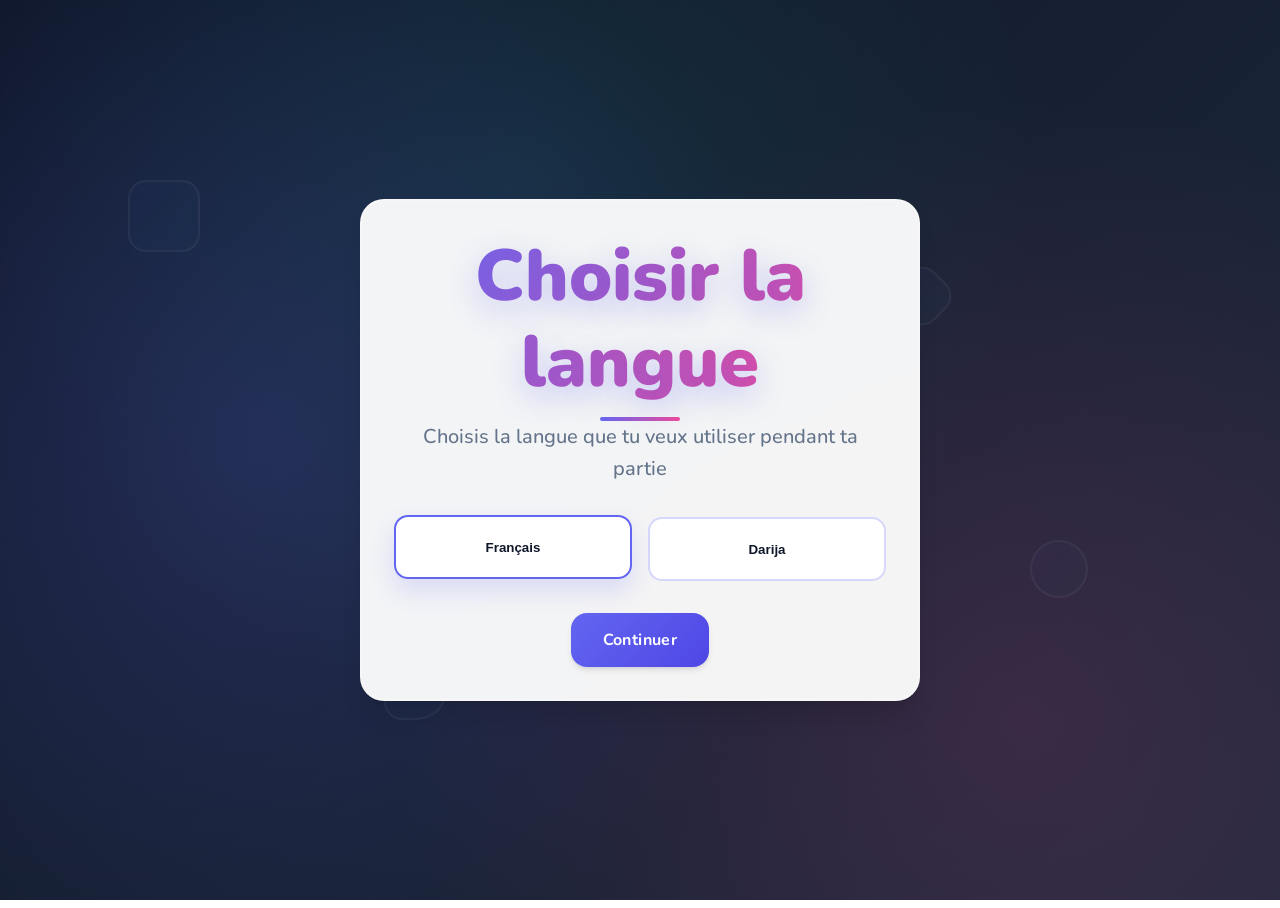
==== commit 651d46ad: "Add per-user language selection" ====
--- a/game.html
+++ b/game.html
@@ -4,6 +4,7 @@
   <meta charset="utf-8" />
   <meta name="viewport" content="width=device-width, initial-scale=1" />
   <title>Intrus Game — Partie</title>
+  <meta name="i18n-title" content="game.page_title">
   <link rel="preconnect" href="https://fonts.googleapis.com">
   <link rel="preconnect" href="https://fonts.gstatic.com" crossorigin>
   <link href="https://fonts.googleapis.com/css2?family=Nunito:wght@300;400;600;700;800&display=swap" rel="stylesheet">
@@ -20,11 +21,11 @@
             <div class="container">
                 <div class="role-card slide-up">
                     <div class="role-icon" id="role-icon">🎭</div>
-                    <h2 id="role-title">Découvrez votre rôle</h2>
+                    <h2 id="role-title" data-i18n="role.title">Découvrez votre rôle</h2>
                     <div class="role-content" id="role-content">
-                        <p>Préparation en cours...</p>
-                    </div>
-                    <button class="primary-btn pop-in" id="role-next-btn" style="animation-delay: 1s">Suivant</button>
+                        <p data-i18n="role.preparing">Préparation en cours...</p>
+                    </div>
+                    <button class="primary-btn pop-in" id="role-next-btn" style="animation-delay: 1s" data-i18n="game.next">Suivant</button>
                 </div>
             </div>
         </div>
@@ -34,7 +35,7 @@
             <div class="container">
                 <div class="phase-header">
                     <div class="banner semi-transparent">
-                        <h2 id="phase1-current-turn">Tour 1 : [Joueur A] → [Joueur B]</h2>
+                        <h2 id="phase1-current-turn" data-i18n="phase1.title">Tour 1</h2>
                         <div class="progress-bar">
                             <div class="progress-fill" id="phase1-progress"></div>
                         </div>
@@ -44,18 +45,18 @@
                 <div class="split-screen">
                     <div class="question-section">
                         <div class="question-input-group">
-                            <input type="text" id="question-input" placeholder="Pose ta question..." class="question-input">
-                            <button class="primary-btn" id="send-question-btn">Envoyer</button>
+                            <input type="text" id="question-input" placeholder="Pose ta question..." class="question-input" data-i18n-placeholder="phase1.question_placeholder">
+                            <button class="primary-btn" id="send-question-btn" data-i18n="phase1.send">Envoyer</button>
                         </div>
                         <div id="questions-thread" class="questions-thread"></div>
                     </div>
                     
                     <div class="answer-section" id="answer-section">
-                        <div class="waiting-message">En attente de question...</div>
-                    </div>
-                </div>
-                
-                <button class="next-btn" id="phase1-next-btn" style="display: none">Phase suivante</button>
+                        <div class="waiting-message" data-i18n="phase1.waiting_question">En attente de question...</div>
+                    </div>
+                </div>
+                
+                <button class="next-btn" id="phase1-next-btn" style="display: none" data-i18n="phase1.next_phase">Phase suivante</button>
             </div>
         </div>
 
@@ -63,22 +64,22 @@
         <div id="vote-continue-screen" class="screen">
             <div class="container">
                 <div class="vote-container">
-                    <h1 class="vote-title">On passe au vote ?</h1>
-                    <p class="vote-subtitle">Votez oui pour passer au vote final et non pour passer à la deuxième phase de questions</p>
+                    <h1 class="vote-title" data-i18n="continue_vote.title">On passe au vote ?</h1>
+                    <p class="vote-subtitle" data-i18n="continue_vote.description">Votez oui pour passer au vote final et non pour passer à la deuxième phase de questions</p>
                     
                     <div class="vote-buttons">
                         <button class="vote-btn yes-btn pulse" id="vote-yes-btn">
                             <span class="vote-icon">✓</span>
-                            Oui
+                            <span data-i18n="continue_vote.yes">Oui</span>
                         </button>
                         <button class="vote-btn no-btn pulse" id="vote-no-btn">
                             <span class="vote-icon">✗</span>
-                            Non
+                            <span data-i18n="continue_vote.no">Non</span>
                         </button>
                     </div>
                     
                     <div class="vote-counter">
-                        <span id="vote-count">0/4</span> votants
+                        <span id="vote-count">0/4</span> <span data-i18n="continue_vote.voters">votants</span>
                     </div>
                 </div>
             </div>
@@ -89,31 +90,31 @@
             <div class="container">
                 <div class="phase-header">
                     <div class="progress-indicator">
-                        <span>Tour <span id="phase2-turn">1</span> / <span id="phase2-total">3</span></span>
+                        <span><span data-i18n="phase2.turn">Tour</span> <span id="phase2-turn">1</span> / <span id="phase2-total">3</span></span>
                     </div>
                     <div class="questioner-tag">
                         <span class="mic-icon">🎤</span>
-                        Questionneur : <span id="current-questioner">Joueur A</span>
+                        <span data-i18n="phase2.questioner">Questionneur :</span> <span id="current-questioner">Joueur A</span>
                     </div>
                 </div>
                 
                 <div class="delegated-question-container">
                     <div class="target-selection">
-                        <label>Choisir la cible :</label>
+                        <label data-i18n="phase2.choose_target">Choisir la cible :</label>
                         <select id="target-select" class="target-dropdown">
-                            <option value="">Sélectionner un joueur</option>
+                            <option value="" data-i18n="phase2.select_player">Sélectionner un joueur</option>
                         </select>
                     </div>
                     
                     <div class="question-input-group">
-                        <input type="text" id="delegated-question-input" placeholder="Pose ta question..." class="question-input">
-                        <button class="primary-btn" id="ask-delegated-btn">Poser</button>
+                        <input type="text" id="delegated-question-input" placeholder="Pose ta question..." class="question-input" data-i18n-placeholder="phase1.question_placeholder">
+                        <button class="primary-btn" id="ask-delegated-btn" data-i18n="phase2.ask">Poser</button>
                     </div>
                     
                     <div id="delegated-thread" class="questions-thread"></div>
                 </div>
                 
-                <button class="next-btn" id="phase2-next-btn" style="display: none">Terminer cette phase</button>
+                <button class="next-btn" id="phase2-next-btn" style="display: none" data-i18n="phase2.finish_phase">Terminer cette phase</button>
             </div>
         </div>
 
@@ -121,14 +122,14 @@
         <div id="final-vote-screen" class="screen">
             <div class="container">
                 <div class="vote-final-container">
-                    <h1 class="vote-title">Qui est l'intrus ?</h1>
-                    <p class="vote-subtitle">Votez pour le joueur que vous soupçonnez</p>
+                    <h1 class="vote-title" data-i18n="final_vote.title">Qui est l'intrus ?</h1>
+                    <p class="vote-subtitle" data-i18n="final_vote.description">Votez pour le joueur que vous soupçonnez</p>
                     
                     <div class="suspects-list" id="suspects-list">
                         <!-- Suspects will be populated dynamically -->
                     </div>
                     
-                    <button class="primary-btn" id="submit-vote-btn">Valider mon vote</button>
+                    <button class="primary-btn" id="submit-vote-btn" data-i18n="final_vote.submit">Valider mon vote</button>
                 </div>
             </div>
         </div>
@@ -137,14 +138,14 @@
         <div id="intruder-guess-screen" class="screen">
             <div class="container">
                 <div class="intruder-guess-container">
-                    <h1 class="intruder-title">🕵️ Vous êtes l'intrus !</h1>
-                    <p class="intruder-subtitle">Devinez l'animal pour gagner 3 points</p>
+                    <h1 class="intruder-title" data-i18n="intruder_guess.title">🕵️ Vous êtes l'intrus !</h1>
+                    <p class="intruder-subtitle" data-i18n="intruder_guess.description">Devinez l'animal pour gagner 3 points</p>
                     
                     <div class="animals-grid" id="animals-grid">
                         <!-- Animals will be populated dynamically -->
                     </div>
                     
-                    <button class="primary-btn" id="submit-guess-btn" disabled>Valider mon choix</button>
+                    <button class="primary-btn" id="submit-guess-btn" disabled data-i18n="intruder_guess.submit">Valider mon choix</button>
                 </div>
             </div>
         </div>
@@ -154,24 +155,24 @@
             <div class="container">
                 <div class="results-container">
                     <div class="intruder-reveal flip-card">
-                        <h2>Résultats</h2>
+                        <h2 data-i18n="results.title">Résultats</h2>
                         <div class="intruder-info">
                             <div class="intruder-icon">🐛</div>
-                            <p>L'intrus était</p>
+                            <p data-i18n="results.intruder_was">L'intrus était</p>
                             <h3 id="revealed-intruder">Joueur X</h3>
                         </div>
                     </div>
                     
                     <div class="scores-section">
-                        <h3>Scores finaux</h3>
+                        <h3 data-i18n="results.final_scores">Scores finaux</h3>
                         <div id="scores-table" class="scores-grid">
                             <!-- Scores will be populated -->
                         </div>
                     </div>
                     
                     <div class="action-buttons">
-                        <button class="primary-btn bounce" id="play-again-btn">Continuer à jouer</button>
-                        <button class="secondary-btn bounce" id="back-lobby-btn">Retour au lobby</button>
+                        <button class="primary-btn bounce" id="play-again-btn" data-i18n="results.continue_playing">Continuer à jouer</button>
+                        <button class="secondary-btn bounce" id="back-lobby-btn" data-i18n="results.back_to_lobby">Retour au lobby</button>
                         <div id="play-again-counter" style="margin-top: 1rem; font-size: 0.9rem; color: var(--text-secondary);"></div>
                     </div>
                 </div>
@@ -181,6 +182,10 @@
     <script>
         (function () {
             try {
+            if (!localStorage.getItem('intrus_language')) {
+                window.location.href = '/';
+                return;
+            }
             const ctx = JSON.parse(sessionStorage.getItem('intrus_ctx') || '{}');
             if (ctx.roomId) {
                 // on cache le lobby pendant la reconnexion
@@ -196,6 +201,7 @@
 
 <!-- 1) core -->
 <script src="/src/js/game-state.js"></script>
+<script src="/src/js/i18n.js"></script>
 <script src="/src/js/utils.js"></script>
 
 <!-- 2) écrans nécessaires (PAS DE lobby.js ici) -->
